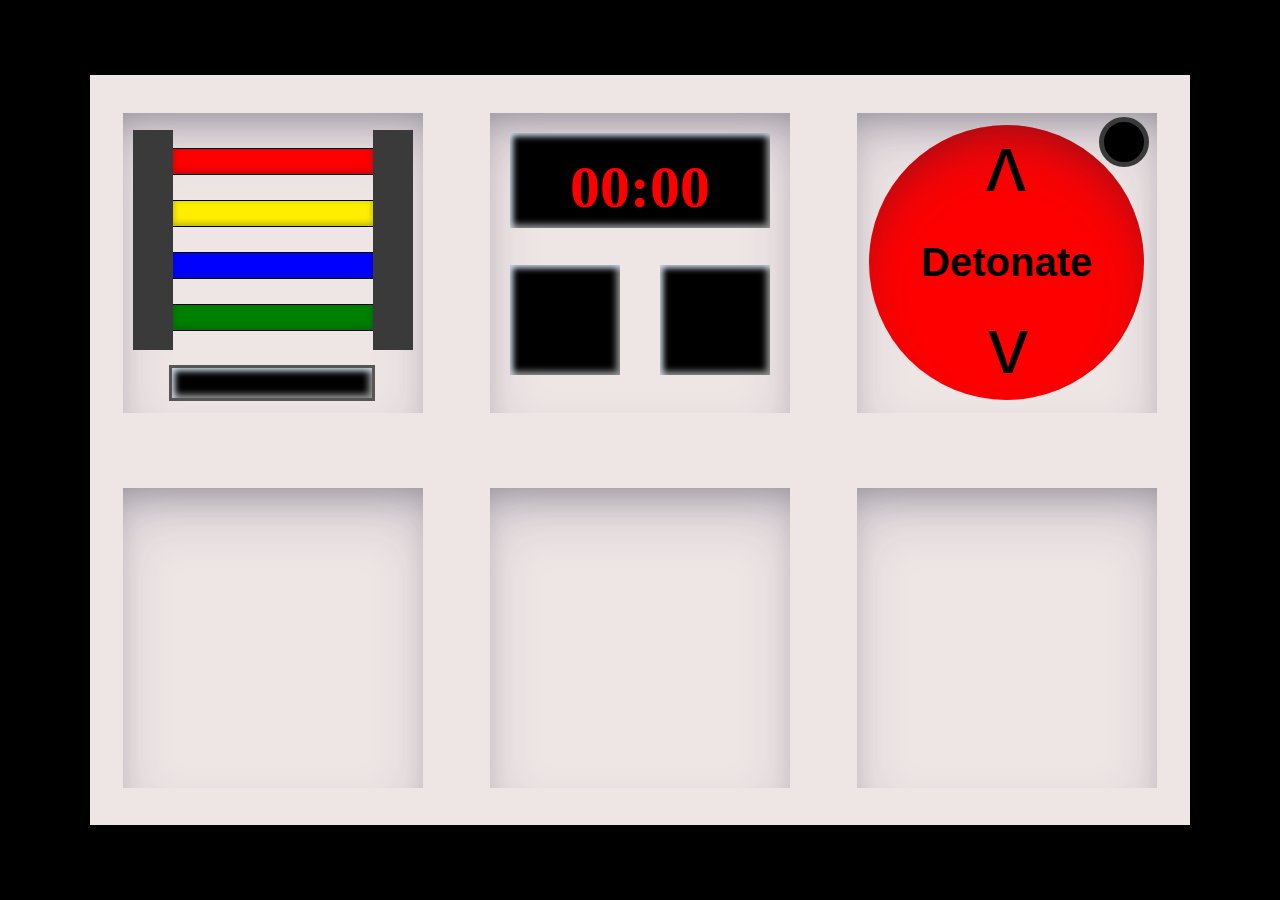
==== index.html @ a2852548 "Added bomb grid, timer set, big button puzzle, and wire puzzl" ====
<!DOCTYPE html>
<html lang="en">
<head>
    <meta charset="UTF-8">
    <meta http-equiv="X-UA-Compatible" content="IE=edge">
    <meta name="viewport" content="width=device-width, initial-scale=1.0">
    <link rel="stylesheet" media="screen" href="https://fontlibrary.org//face/segment7" type="text/css"/>
    <link rel="stylesheet" href="./assets/css/style.css"
    <title>Bomb Defuser</title>
</head>
<body>

    <div id="bomb-grid">
        <div class="grid-box" id="grid1">
            <div class="wire-puzzle">
                <div class="wire-set">
                    <p class="wire" id="wire1"></p>
                    <p class="wire" id="wire2"></p>
                    <p class="wire" id="wire3"></p>
                    <p class="wire" id="wire4"></p>
                </div>
                <p id="wire-bar1"></p>
                <p id="wire-bar2"></p>
                <p class="correct-bar"></p>
            </div>
        </div>
        <div class="grid-box" id="timer-box">
            <div id="timer-set">
                <h2>00:00</h2>
                <p id="strike1"></a>
                <p id="strike2"></a>
            </div>
        </div>
        <div class="grid-box" id="grid3">
            <div class="button-puzzle">
                <button id="big-button">Detonate</button>
                <button class="arrow-button" id="up-arrow">v</button>
                <button class="arrow-button" id="down-arrow">v</button>
                <p class="correct-button"></p>
            </div>
        </div>
        <div class="grid-box" id="grid4"></div>
        <div class="grid-box" id="grid5"></div>
        <div class="grid-box" id="grid6"></div>
    </div>
    
</body>
</html>
---- assets/css/style.css ----
* {
    margin: 0;
    padding: 0;
}

body{
    background-color: black;
}

#bomb-grid{
    display: flex;
    flex-direction: row;
    justify-content: space-evenly;
    flex-wrap: wrap;
    width: 1100px;
    height: 750px;
    background-color: rgb(238, 229, 229);
    position: absolute;
    top: 50%;
    left: 50%;
    -ms-transform: translate(-50%, -50%);
    transform: translate(-50%, -50%);
}

.grid-box{
    width: 300px;
    height: 300px;
    margin: auto;
    box-shadow: rgba(50, 50, 93, 0.25) 0px 30px 60px -12px inset, rgba(0, 0, 0, 0.3) 0px 18px 36px -18px inset;
}

#timer-set{

}

#timer-set h2{
    background-color: black;
    /* border: 5px solid grey; */
    color: red;
    font-family: "Segment7Standard";
    margin: 20px;
    height: 75px;
    font-size: 60px;
    text-align: center;
    padding-top: 20px;
    box-shadow: rgb(204, 219, 232) 3px 3px 6px 0px inset, rgba(255, 255, 255, 0.5) -3px -3px 6px 1px inset;
}

#timer-set p{
    background-color: black;
    /* border: 2.5px solid grey; */
    width: 110px;
    height: 110px;
    color: red;
    font-size: 95px;
    text-align: center;
    box-shadow: rgb(204, 219, 232) 3px 3px 6px 0px inset, rgba(255, 255, 255, 0.5) -3px -3px 6px 1px inset;
}

#strike1{
    position: absolute;
    top: 190px;
    margin-left: 20px;
}

#strike2{
    position: absolute;
    top: 190px;
    margin-left: 170px;
}

.button-puzzle{
    width: 275px;
    height: 275px;
    margin: 12.5px;
}

#big-button{
    width: 100%;
    height: 100%;
    border-radius: 100%;
    border: none;
    box-shadow: rgba(50, 50, 93, 0.25) 0px 30px 60px -12px inset, rgba(0, 0, 0, 0.3) 0px 18px 36px -18px inset;
    font-size: 40px;
    font-weight: bold;
    background-color: red;
}

#big-button:hover{
    cursor: pointer;
}

.correct-button{
    width: 40px;
    height: 40px;
    border-radius: 100%;
    background-color: black;
    border: 5px solid rgb(58, 57, 57);
}

.button-puzzle .correct-button{
    position: relative;
    bottom: 375px;
    left: 230px;
}

.arrow-button{
    background-color: transparent;
    border: none;
    font-size: 80px;

}

#up-arrow{
    transform: rotate(180deg);
    position: relative;
    bottom: 270px;
    left: 117px;
}

#down-arrow{
    position: relative;
    bottom: 100px;
    left: 75px
}

.arrow-button:hover{
    cursor: pointer;
}

.wire-puzzle{
    width: 100%;
    height: 100%;
}

.wire-set{
    margin: 35px auto;
    height: 200px;
    width: 200px;
}

#wire-bar1{
    position: relative;
    bottom: 252.5px;
    left: 10px;
    width: 40px;
    height: 220px;
    background-color: rgb(58, 58, 58);
}

#wire-bar2{
    position: relative;
    bottom: 472.5px;
    left: 250px;
    width: 40px;
    height: 220px;
    background-color: rgb(58, 58, 58);
}

#wire1{
    background-color: red;
}

#wire2{
    background-color: rgb(255, 238, 0);
}

#wire3{
    background-color: blue;
}

#wire4{
    background-color: green;
}

.wire{
    width: 200px;
    height: 25px;
    margin: 25px 0;
    border-top: 1px solid black;
    border-bottom: 1px solid black;
    box-shadow: rgba(50, 50, 93, 0.25) 0px 50px 100px -20px, rgba(0, 0, 0, 0.3) 0px 30px 60px -30px, rgba(10, 37, 64, 0.35) 0px -2px 6px 0px inset;
    /* box-shadow: rgba(121, 121, 121, 0.144) 0px 30px 60px -12px inset, rgba(59, 58, 58, 0.39) 0px 18px 36px -18px inset; */
}

.wire:hover{
    cursor: pointer;
}

.correct-bar{
    width: 200px;
    height: 30px;
    background-color: rgb(0, 0, 0);
    border: 3px solid rgb(87, 86, 86);
    position: absolute;
    top: 290px;
    left: 79px;
    box-shadow: rgb(204, 219, 232) 3px 3px 6px 0px inset, rgba(255, 255, 255, 0.5) -3px -3px 6px 1px inset;
}
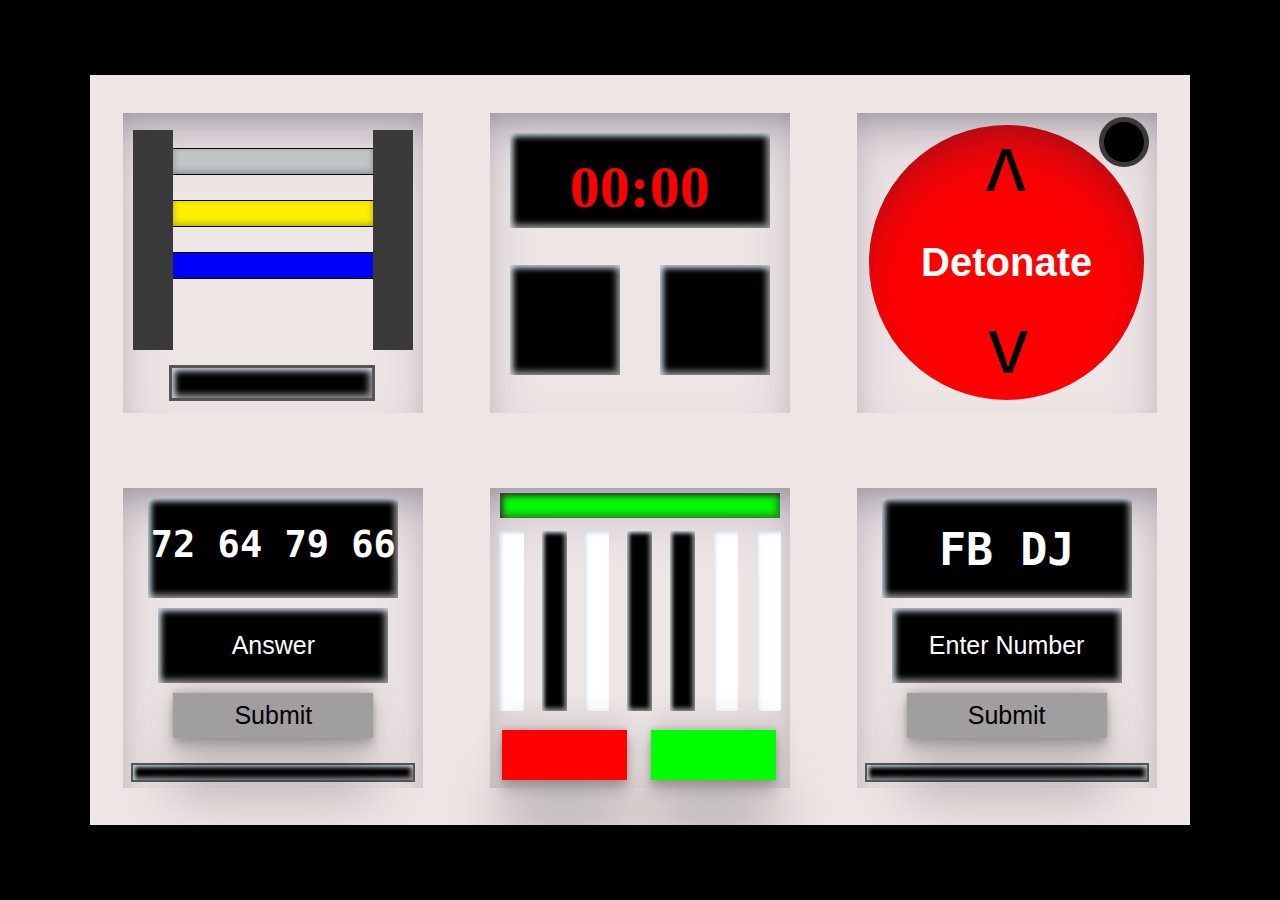
==== commit 00f1f77c: "Added button func, wire func, and hex func. Finished styling for all modules. Currently randomizing " ====
--- a/index.html
+++ b/index.html
@@ -5,7 +5,7 @@
     <meta http-equiv="X-UA-Compatible" content="IE=edge">
     <meta name="viewport" content="width=device-width, initial-scale=1.0">
     <link rel="stylesheet" media="screen" href="https://fontlibrary.org//face/segment7" type="text/css"/>
-    <link rel="stylesheet" href="./assets/css/style.css"
+    <link rel="stylesheet" href="./assets/css/style.css">
     <title>Bomb Defuser</title>
 </head>
 <body>
@@ -33,16 +33,46 @@
         </div>
         <div class="grid-box" id="grid3">
             <div class="button-puzzle">
-                <button id="big-button">Detonate</button>
+                <button class="" id="big-button">Detonate</button>
                 <button class="arrow-button" id="up-arrow">v</button>
                 <button class="arrow-button" id="down-arrow">v</button>
                 <p class="correct-button"></p>
             </div>
         </div>
-        <div class="grid-box" id="grid4"></div>
-        <div class="grid-box" id="grid5"></div>
-        <div class="grid-box" id="grid6"></div>
+        <div class="grid-box" id="grid4">
+            <div id="hex-set">
+                <h3 id="hex-text-box"></h3>
+                <input class="hex-input" type="text" placeholder="Answer">
+                <button class="hex-button">Submit</button>
+                <p class="hex-correct-bar"></p>
+            </div>
+        </div>
+        <div class="grid-box" id="grid5">
+            <div id="binary-set">
+                <p id="binary-correct-bar"></p>
+                <p class="binary-bar bar-white" id="binary-bar1"></p>
+                <p class="binary-bar bar-black" id="binary-bar2"></p>
+                <p class="binary-bar bar-white" id="binary-bar3"></p>
+                <p class="binary-bar bar-black" id="binary-bar4"></p>
+                <p class="binary-bar bar-black" id="binary-bar5"></p>
+                <p class="binary-bar bar-white" id="binary-bar6"></p>
+                <p class="binary-bar bar-white" id="binary-bar7"></p>
+                <button class="binary-button" id="binary-button-red"></button>
+                <button class="binary-button" id="binary-button-green"></button>
+            </div>
+        </div>
+        <div class="grid-box" id="grid6">
+            <div id="two-digit-set">
+                <h3>FB DJ</h3>
+                <input class="two-digit-input" type="text" placeholder="Enter Number">
+                <button class="two-digit-button">Submit</button>
+                <p class="two-digit-correct-bar"></p>
+            </div>
+        </div>
     </div>
+    <audio id="wrong-buzzer" src="./assets/audio/buzzer-wrong-answer.wav"></audio>
+    <script src="https://code.jquery.com/jquery-3.5.1.min.js" ></script>
+    <script src="./assets/js/script.js"></script>
     
 </body>
 </html>--- a/assets/css/style.css
+++ b/assets/css/style.css
@@ -5,6 +5,10 @@
 
 body{
     background-color: black;
+}
+
+button:hover{
+    cursor: pointer;
 }
 
 #bomb-grid{
@@ -29,10 +33,6 @@
     box-shadow: rgba(50, 50, 93, 0.25) 0px 30px 60px -12px inset, rgba(0, 0, 0, 0.3) 0px 18px 36px -18px inset;
 }
 
-#timer-set{
-
-}
-
 #timer-set h2{
     background-color: black;
     /* border: 5px solid grey; */
@@ -83,11 +83,19 @@
     box-shadow: rgba(50, 50, 93, 0.25) 0px 30px 60px -12px inset, rgba(0, 0, 0, 0.3) 0px 18px 36px -18px inset;
     font-size: 40px;
     font-weight: bold;
+    color: white;
+}
+
+.red{
     background-color: red;
 }
 
-#big-button:hover{
-    cursor: pointer;
+.white{
+    background-color: rgb(194, 197, 197);
+}
+
+.blue{
+    background-color: rgb(0, 119, 255);
 }
 
 .correct-button{
@@ -157,30 +165,69 @@
     background-color: rgb(58, 58, 58);
 }
 
+.wire-red{
+    background-color: red;
+}
+
+.wire-yellow{
+    background-color: rgb(255, 238, 0);
+}
+
+.wire-blue{
+    background-color: blue;
+}
+
+.wire-green{
+    background-color: green;
+}
+
+.wire-white{
+    background-color: rgb(194, 197, 197);
+}
+
+/* .wire{
+    width: 200px;
+    height: 25px;
+    margin: 25px 0;
+    border-top: 1px solid black;
+    border-bottom: 1px solid black;
+    box-shadow: rgba(50, 50, 93, 0.25) 0px 50px 100px -20px, rgba(0, 0, 0, 0.3) 0px 30px 60px -30px, rgba(10, 37, 64, 0.35) 0px -2px 6px 0px inset;
+} */
+
 #wire1{
-    background-color: red;
+    width: 200px;
+    height: 25px;
+    margin: 25px 0;
+    border-top: 1px solid black;
+    border-bottom: 1px solid black;
+    box-shadow: rgba(50, 50, 93, 0.25) 0px 50px 100px -20px, rgba(0, 0, 0, 0.3) 0px 30px 60px -30px, rgba(10, 37, 64, 0.35) 0px -2px 6px 0px inset;
 }
 
 #wire2{
-    background-color: rgb(255, 238, 0);
+    width: 200px;
+    height: 25px;
+    margin: 25px 0;
+    border-top: 1px solid black;
+    border-bottom: 1px solid black;
+    box-shadow: rgba(50, 50, 93, 0.25) 0px 50px 100px -20px, rgba(0, 0, 0, 0.3) 0px 30px 60px -30px, rgba(10, 37, 64, 0.35) 0px -2px 6px 0px inset;
 }
 
 #wire3{
-    background-color: blue;
+    width: 200px;
+    height: 25px;
+    margin: 25px 0;
+    border-top: 1px solid black;
+    border-bottom: 1px solid black;
+    box-shadow: rgba(50, 50, 93, 0.25) 0px 50px 100px -20px, rgba(0, 0, 0, 0.3) 0px 30px 60px -30px, rgba(10, 37, 64, 0.35) 0px -2px 6px 0px inset;
 }
 
 #wire4{
-    background-color: green;
-}
-
-.wire{
-    width: 200px;
-    height: 25px;
-    margin: 25px 0;
-    border-top: 1px solid black;
-    border-bottom: 1px solid black;
-    box-shadow: rgba(50, 50, 93, 0.25) 0px 50px 100px -20px, rgba(0, 0, 0, 0.3) 0px 30px 60px -30px, rgba(10, 37, 64, 0.35) 0px -2px 6px 0px inset;
-    /* box-shadow: rgba(121, 121, 121, 0.144) 0px 30px 60px -12px inset, rgba(59, 58, 58, 0.39) 0px 18px 36px -18px inset; */
+    width: 200px;
+    height: 25px;
+    margin: 25px 0;
+    border-top: 1px solid black;
+    border-bottom: 1px solid black;
+    box-shadow: rgba(50, 50, 93, 0.25) 0px 50px 100px -20px, rgba(0, 0, 0, 0.3) 0px 30px 60px -30px, rgba(10, 37, 64, 0.35) 0px -2px 6px 0px inset;
 }
 
 .wire:hover{
@@ -196,4 +243,149 @@
     top: 290px;
     left: 79px;
     box-shadow: rgb(204, 219, 232) 3px 3px 6px 0px inset, rgba(255, 255, 255, 0.5) -3px -3px 6px 1px inset;
+}
+
+#hex-set h3{
+    width: 250px;
+    height: 50px;
+    background-color: black;
+    margin: 10px 25px;
+    font-size: 37px;
+    padding: 25px 0;
+    color: white;
+    text-align: center;
+    box-shadow: rgb(204, 219, 232) 3px 3px 6px 0px inset, rgba(255, 255, 255, 0.5) -3px -3px 6px 1px inset;
+    font-family: monospace;
+}
+
+.hex-input{
+    width: 230px;
+    height: 75px;
+    background-color: black;
+    border: none;
+    margin: 0 35px;
+    text-align: center;
+    font-size: 25px;
+    box-shadow: rgb(204, 219, 232) 3px 3px 6px 0px inset, rgba(255, 255, 255, 0.5) -3px -3px 6px 1px inset;
+    color: white;
+}
+
+.hex-input::placeholder{
+    color: white
+}
+
+.hex-button{
+    width: 200px;
+    height: 45px;
+    margin: 10px 50px 0 50px;
+    font-size: 25px;
+    box-shadow: rgba(0, 0, 0, 0.25) 0px 54px 55px, rgba(0, 0, 0, 0.12) 0px -12px 30px, rgba(0, 0, 0, 0.12) 0px 4px 6px, rgba(0, 0, 0, 0.17) 0px 12px 13px, rgba(0, 0, 0, 0.09) 0px -3px 5px;
+    background-color: rgb(160, 158, 158);
+    border: none;
+}
+
+.hex-button:hover{
+    cursor: pointer;
+}
+
+.hex-correct-bar{
+    width: 280px;
+    height: 15px;
+    background-color: rgb(0, 0, 0);
+    border: 2px solid rgb(87, 86, 86);
+    box-shadow: rgb(204, 219, 232) 2px 2px 4px 0px inset, rgba(255, 255, 255, 0.5) -2px -2px 4px 1px inset;
+    margin: 25px 8px;
+}
+
+#two-digit-set h3{
+    width: 250px;
+    height: 50px;
+    background-color: black;
+    margin: 10px 25px;
+    font-size: 45px;
+    padding: 25px 0;
+    color: white;
+    text-align: center;
+    box-shadow: rgb(204, 219, 232) 3px 3px 6px 0px inset, rgba(255, 255, 255, 0.5) -3px -3px 6px 1px inset;
+    font-family: monospace;
+}
+
+.two-digit-input{
+    width: 230px;
+    height: 75px;
+    background-color: black;
+    border: none;
+    margin: 0 35px;
+    text-align: center;
+    font-size: 25px;
+    box-shadow: rgb(204, 219, 232) 3px 3px 6px 0px inset, rgba(255, 255, 255, 0.5) -3px -3px 6px 1px inset;
+    color: white;
+}
+
+.two-digit-input::placeholder{
+    color: white
+}
+
+.two-digit-button{
+    width: 200px;
+    height: 45px;
+    margin: 10px 50px 0 50px;
+    font-size: 25px;
+    box-shadow: rgba(0, 0, 0, 0.25) 0px 54px 55px, rgba(0, 0, 0, 0.12) 0px -12px 30px, rgba(0, 0, 0, 0.12) 0px 4px 6px, rgba(0, 0, 0, 0.17) 0px 12px 13px, rgba(0, 0, 0, 0.09) 0px -3px 5px;
+    background-color: rgb(160, 158, 158);
+    border: none;
+}
+
+.two-digit-correct-bar{
+    width: 280px;
+    height: 15px;
+    background-color: rgb(0, 0, 0);
+    border: 2px solid rgb(87, 86, 86);
+    box-shadow: rgb(204, 219, 232) 2px 2px 4px 0px inset, rgba(255, 255, 255, 0.5) -2px -2px 4px 1px inset;
+    margin: 25px 8px;
+}
+
+#binary-set{
+    display: flex;
+    flex-wrap: wrap;
+}
+
+#binary-correct-bar{
+    width: 280px;
+    height: 25px;
+    background-color: rgb(4, 250, 4);
+    margin: 5px 10px;
+    box-shadow: rgb(49, 49, 49) 3px 3px 6px 0px inset, rgba(54, 54, 54, 0.5) -3px -3px 6px 1px inset;
+}
+
+.binary-bar{
+    width: 25px;
+    height: 180px;
+    margin: 8.9px;
+}
+
+.bar-white{
+    background-color: white;
+    box-shadow: rgb(204, 219, 232) 2px 2px 4px 0px inset, rgba(255, 255, 255, 0.5) -2px -2px 4px 1px inset;
+}
+
+.bar-black{
+    background-color: black;
+    box-shadow: rgb(204, 219, 232) 2px 2px 4px 0px inset, rgba(255, 255, 255, 0.5) -2px -2px 4px 1px inset;
+}
+
+.binary-button{ 
+    width: 125px;
+    height: 50px;
+    margin: 10px 12px;
+    border: none;
+    box-shadow: rgba(0, 0, 0, 0.25) 0px 54px 55px, rgba(0, 0, 0, 0.12) 0px -12px 30px, rgba(0, 0, 0, 0.12) 0px 4px 6px, rgba(0, 0, 0, 0.17) 0px 12px 13px, rgba(0, 0, 0, 0.09) 0px -3px 5px;
+}
+
+#binary-button-red{
+    background-color: red;
+}
+
+#binary-button-green{
+    background-color: rgb(0, 255, 0);
 }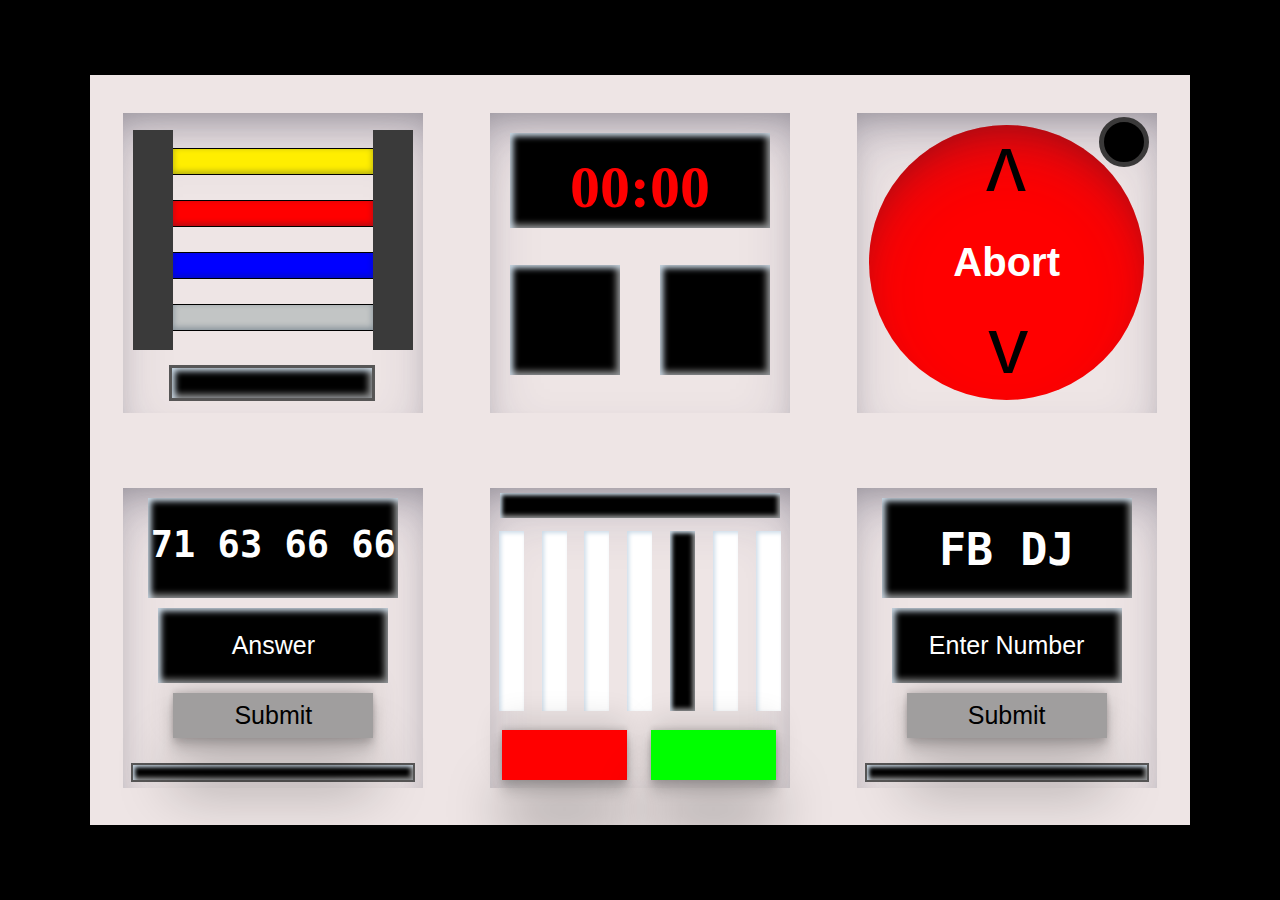
==== commit 120cb237: "Added binary func" ====
--- a/index.html
+++ b/index.html
@@ -26,7 +26,7 @@
         </div>
         <div class="grid-box" id="timer-box">
             <div id="timer-set">
-                <h2>00:00</h2>
+                <h2 id="clock">00:00</h2>
                 <p id="strike1"></a>
                 <p id="strike2"></a>
             </div>
@@ -50,13 +50,13 @@
         <div class="grid-box" id="grid5">
             <div id="binary-set">
                 <p id="binary-correct-bar"></p>
-                <p class="binary-bar bar-white" id="binary-bar1"></p>
-                <p class="binary-bar bar-black" id="binary-bar2"></p>
-                <p class="binary-bar bar-white" id="binary-bar3"></p>
-                <p class="binary-bar bar-black" id="binary-bar4"></p>
-                <p class="binary-bar bar-black" id="binary-bar5"></p>
-                <p class="binary-bar bar-white" id="binary-bar6"></p>
-                <p class="binary-bar bar-white" id="binary-bar7"></p>
+                <p class="binary-bar" id="binary-bar1"></p>
+                <p class="binary-bar" id="binary-bar2"></p>
+                <p class="binary-bar" id="binary-bar3"></p>
+                <p class="binary-bar" id="binary-bar4"></p>
+                <p class="binary-bar" id="binary-bar5"></p>
+                <p class="binary-bar" id="binary-bar6"></p>
+                <p class="binary-bar" id="binary-bar7"></p>
                 <button class="binary-button" id="binary-button-red"></button>
                 <button class="binary-button" id="binary-button-green"></button>
             </div>
@@ -71,6 +71,7 @@
         </div>
     </div>
     <audio id="wrong-buzzer" src="./assets/audio/buzzer-wrong-answer.wav"></audio>
+    <audio id="button-click" src="./assets/audio/Button-click-sound.wav"></audio>
     <script src="https://code.jquery.com/jquery-3.5.1.min.js" ></script>
     <script src="./assets/js/script.js"></script>
     
--- a/assets/css/style.css
+++ b/assets/css/style.css
@@ -353,9 +353,9 @@
 #binary-correct-bar{
     width: 280px;
     height: 25px;
-    background-color: rgb(4, 250, 4);
+    background-color: black;
     margin: 5px 10px;
-    box-shadow: rgb(49, 49, 49) 3px 3px 6px 0px inset, rgba(54, 54, 54, 0.5) -3px -3px 6px 1px inset;
+    box-shadow: rgb(204, 219, 232) 2px 2px 4px 0px inset, rgba(255, 255, 255, 0.5) -2px -2px 4px 1px inset;
 }
 
 .binary-bar{
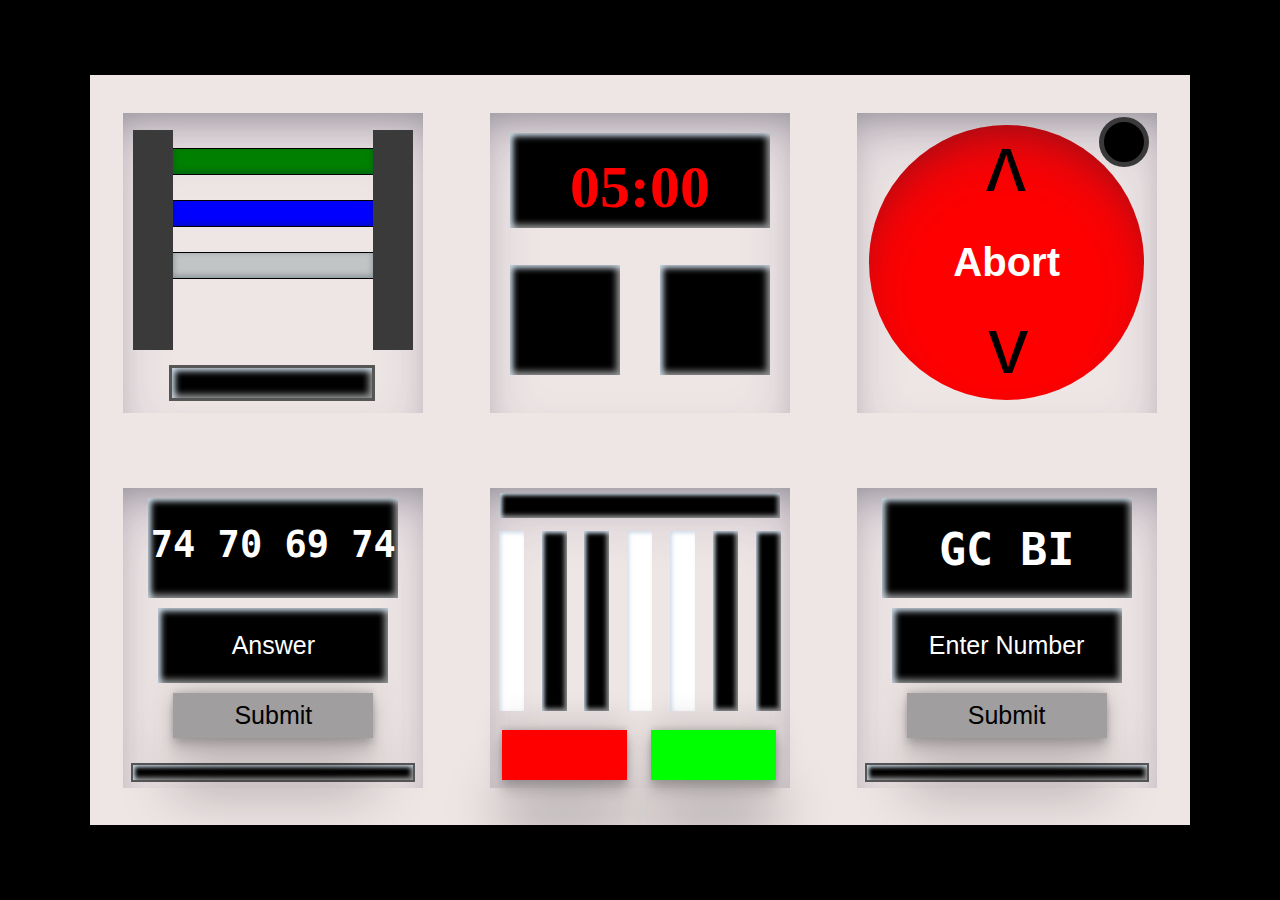
==== commit 7f0e0511: "Added more func" ====
--- a/index.html
+++ b/index.html
@@ -26,7 +26,7 @@
         </div>
         <div class="grid-box" id="timer-box">
             <div id="timer-set">
-                <h2 id="clock">00:00</h2>
+                <h2 id="clock"><span id="timer1">05:00</h2>
                 <p id="strike1"></a>
                 <p id="strike2"></a>
             </div>
@@ -63,7 +63,7 @@
         </div>
         <div class="grid-box" id="grid6">
             <div id="two-digit-set">
-                <h3>FB DJ</h3>
+                <h3 id="mathText"></h3>
                 <input class="two-digit-input" type="text" placeholder="Enter Number">
                 <button class="two-digit-button">Submit</button>
                 <p class="two-digit-correct-bar"></p>
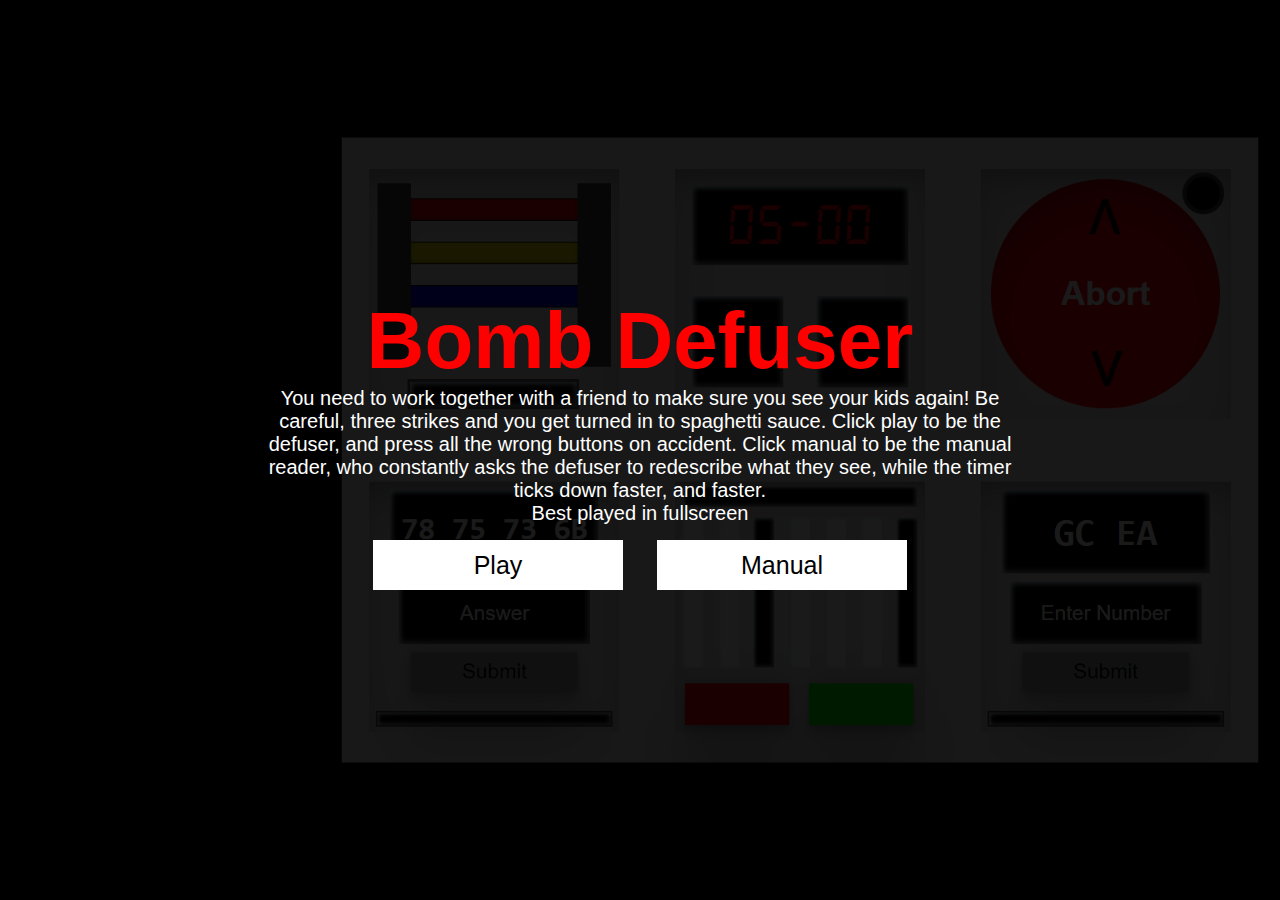
==== commit 147a1aee: "Fixed timer and added main page" ====
--- a/index.html
+++ b/index.html
@@ -4,76 +4,20 @@
     <meta charset="UTF-8">
     <meta http-equiv="X-UA-Compatible" content="IE=edge">
     <meta name="viewport" content="width=device-width, initial-scale=1.0">
-    <link rel="stylesheet" media="screen" href="https://fontlibrary.org//face/segment7" type="text/css"/>
-    <link rel="stylesheet" href="./assets/css/style.css">
-    <title>Bomb Defuser</title>
+    <link rel="stylesheet" href="./assets/css/info.css">
+    <title>Main Page</title>
 </head>
 <body>
-
-    <div id="bomb-grid">
-        <div class="grid-box" id="grid1">
-            <div class="wire-puzzle">
-                <div class="wire-set">
-                    <p class="wire" id="wire1"></p>
-                    <p class="wire" id="wire2"></p>
-                    <p class="wire" id="wire3"></p>
-                    <p class="wire" id="wire4"></p>
-                </div>
-                <p id="wire-bar1"></p>
-                <p id="wire-bar2"></p>
-                <p class="correct-bar"></p>
-            </div>
+    <main id="tp-bg">
+        <div id="main-page">
+            <h1>Bomb Defuser</h1>
+            <p>You need to work together with a friend to make sure you see your kids again! Be careful, three strikes and you get turned in to spaghetti sauce. Click play to be the defuser, and press all the wrong buttons on accident. Click manual to be the manual reader, who constantly asks the defuser to redescribe what they see, while the timer ticks down faster, and faster.</p>
+            <p>Best played in fullscreen</p>
+            <button id="play-button">Play</button>
+            <button id="manual-button">Manual</button>
         </div>
-        <div class="grid-box" id="timer-box">
-            <div id="timer-set">
-                <h2 id="clock"><span id="timer1">05:00</h2>
-                <p id="strike1"></a>
-                <p id="strike2"></a>
-            </div>
-        </div>
-        <div class="grid-box" id="grid3">
-            <div class="button-puzzle">
-                <button class="" id="big-button">Detonate</button>
-                <button class="arrow-button" id="up-arrow">v</button>
-                <button class="arrow-button" id="down-arrow">v</button>
-                <p class="correct-button"></p>
-            </div>
-        </div>
-        <div class="grid-box" id="grid4">
-            <div id="hex-set">
-                <h3 id="hex-text-box"></h3>
-                <input class="hex-input" type="text" placeholder="Answer">
-                <button class="hex-button">Submit</button>
-                <p class="hex-correct-bar"></p>
-            </div>
-        </div>
-        <div class="grid-box" id="grid5">
-            <div id="binary-set">
-                <p id="binary-correct-bar"></p>
-                <p class="binary-bar" id="binary-bar1"></p>
-                <p class="binary-bar" id="binary-bar2"></p>
-                <p class="binary-bar" id="binary-bar3"></p>
-                <p class="binary-bar" id="binary-bar4"></p>
-                <p class="binary-bar" id="binary-bar5"></p>
-                <p class="binary-bar" id="binary-bar6"></p>
-                <p class="binary-bar" id="binary-bar7"></p>
-                <button class="binary-button" id="binary-button-red"></button>
-                <button class="binary-button" id="binary-button-green"></button>
-            </div>
-        </div>
-        <div class="grid-box" id="grid6">
-            <div id="two-digit-set">
-                <h3 id="mathText"></h3>
-                <input class="two-digit-input" type="text" placeholder="Enter Number">
-                <button class="two-digit-button">Submit</button>
-                <p class="two-digit-correct-bar"></p>
-            </div>
-        </div>
-    </div>
-    <audio id="wrong-buzzer" src="./assets/audio/buzzer-wrong-answer.wav"></audio>
-    <audio id="button-click" src="./assets/audio/Button-click-sound.wav"></audio>
-    <script src="https://code.jquery.com/jquery-3.5.1.min.js" ></script>
-    <script src="./assets/js/script.js"></script>
-    
+    </main>
 </body>
+<script src="https://code.jquery.com/jquery-3.5.1.min.js" ></script>
+<script src="./assets/js/info.js"></script>
 </html>--- a/assets/css/info.css
+++ b/assets/css/info.css
@@ -0,0 +1,50 @@
+* {
+    margin: 0;
+    padding: 0;
+}
+
+body{
+    background-image: url("../images/bomb-png.PNG");
+    background-size: cover;
+}
+
+#tp-bg{
+    width: 100vw;
+    height: 100vh;
+    background-color: rgba(0, 0, 0, 0.897);
+}
+
+#main-page{
+    position: absolute;
+    width: 750px;
+    text-align: center;
+    top: 50%;
+    left: 50%;
+    -ms-transform: translate(-50%, -50%);
+    transform: translate(-50%, -50%);
+}
+
+#main-page h1{
+    color: red;
+    font-size: 80px;
+    font-family:'Franklin Gothic Medium', 'Arial Narrow', Arial, sans-serif;
+}
+
+#main-page p{
+    color: white;
+    font-size: 20px;
+    font-family: 'Gill Sans', 'Gill Sans MT', Calibri, 'Trebuchet MS', sans-serif;
+}
+
+#main-page button{
+    width: 250px;
+    height: 50px;
+    margin: 15px;
+    font-size: 25px;
+    background-color: rgb(255, 255, 255);
+    border: none;
+}
+
+#main-page button:hover{
+    cursor: pointer;
+}